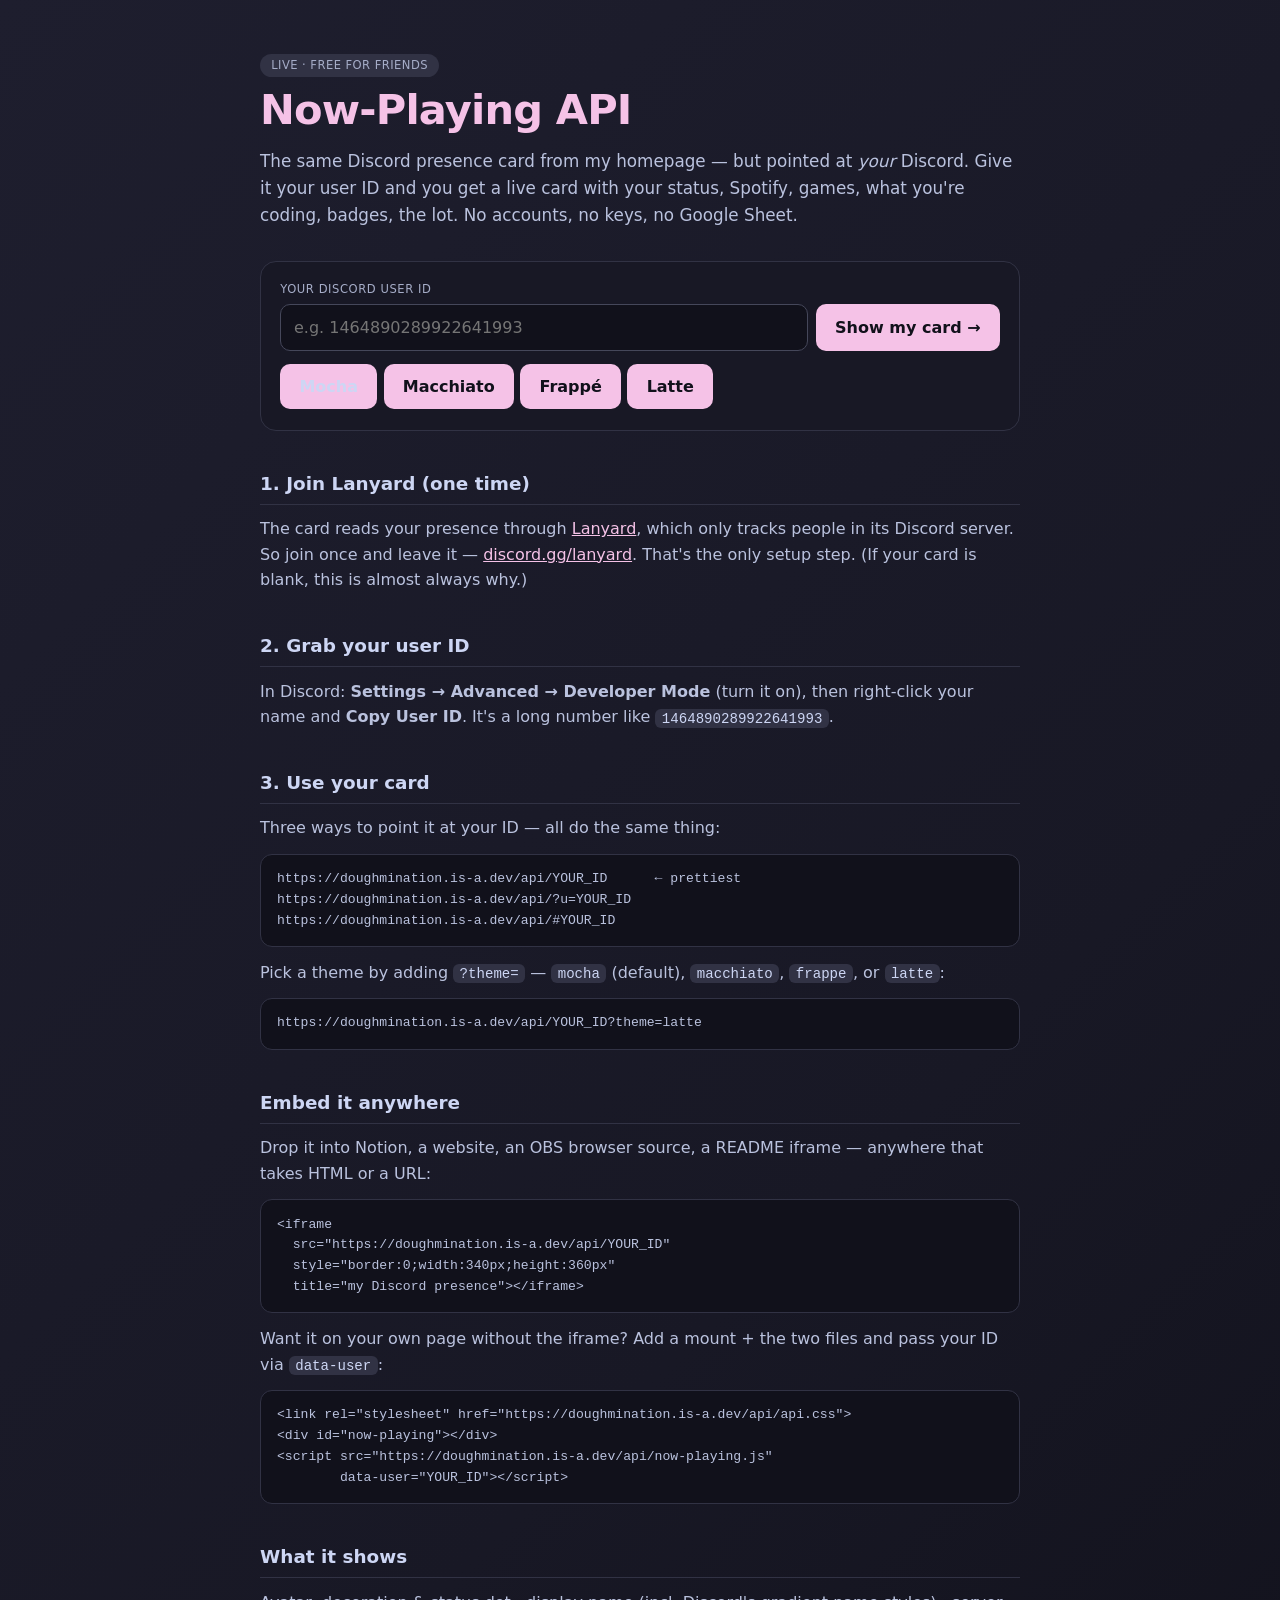
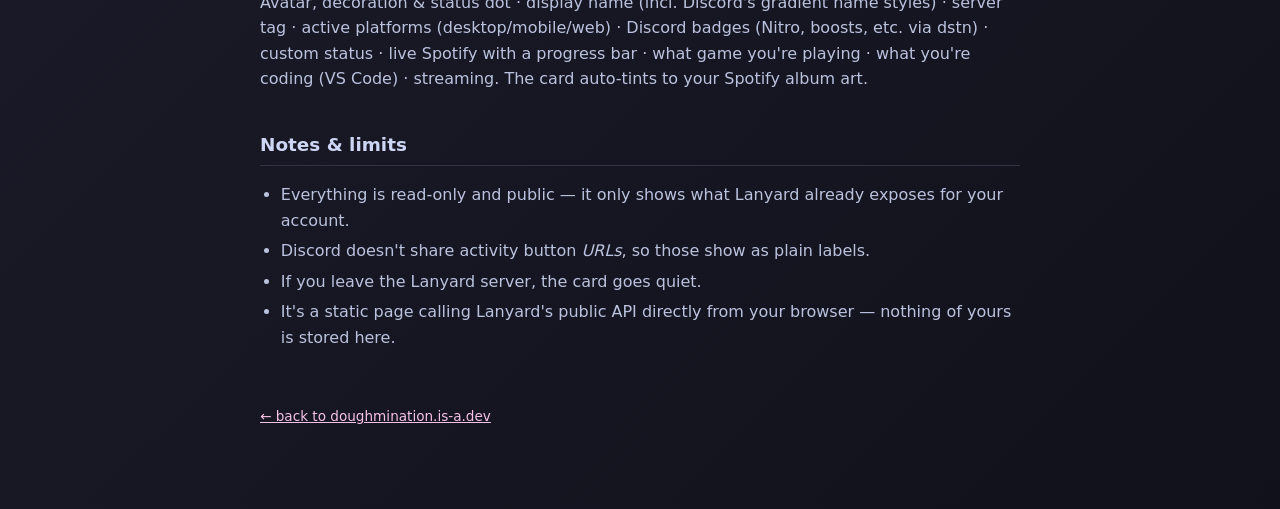
==== api/index.html @ 6eadb90e "Add friends api" ====
<!DOCTYPE html>
<html lang="en">

<head>
  <meta charset="UTF-8">
  <meta name="viewport" content="width=device-width, initial-scale=1.0">
  <title>Now-Playing API · doughmination</title>

  <!-- pick the Catppuccin flavor before paint (?theme=, default mocha) -->
  <script>
    (function () {
      var p = new URLSearchParams(location.search);
      var t = p.get('theme');
      var ok = ['mocha', 'macchiato', 'frappe', 'latte'];
      document.documentElement.setAttribute('data-theme', ok.indexOf(t) >= 0 ? t : 'mocha');
      // card mode if a user id was passed, else docs mode
      var id = p.get('u') || p.get('id') || p.get('user') ||
        (/^#\d{5,25}$/.test(location.hash) ? location.hash.slice(1) : '');
      document.documentElement.setAttribute('data-mode', /^\d{5,25}$/.test(id) ? 'card' : 'docs');
    })();
  </script>

  <link rel="icon" type="image/svg+xml" href="/assets/favicon/favicon.svg">
  <link rel="stylesheet" href="/css/fonts.css">
  <link rel="stylesheet" href="/api/api.css">

  <meta name="description" content="A tiny live Discord presence API — drop in a user ID and get a Now-Playing card. Powered by Lanyard.">
  <meta property="og:title" content="Now-Playing API · doughmination">
  <meta property="og:description" content="Drop in a Discord user ID, get a live Now-Playing card. Free for friends.">
  <meta property="og:type" content="website">
  <meta property="og:url" content="https://doughmination.is-a.dev/api">

  <style>
    /* ---- docs-page chrome (the card itself lives in api.css) ---- */
    html[data-mode="card"] .docs { display: none; }
    html[data-mode="docs"] .api-stage { display: none; }

    .docs {
      max-width: 760px;
      margin: 0 auto;
      padding: 3.2rem 1.25rem 5rem;
      line-height: 1.6;
    }
    .docs h1 {
      font-size: clamp(1.8rem, 5vw, 2.6rem);
      margin: 0 0 0.3rem;
      color: rgb(var(--accent-rgb));
      letter-spacing: -0.02em;
    }
    .docs .lede { color: var(--subtext-1); font-size: 1.05rem; margin: 0 0 2rem; }
    .docs h2 {
      font-size: 1.15rem;
      margin: 2.4rem 0 0.7rem;
      color: var(--text);
      border-bottom: 1px solid var(--surface-0);
      padding-bottom: 0.35rem;
    }
    .docs p { color: var(--subtext-1); margin: 0.6rem 0; }
    .docs a { color: rgb(var(--accent-rgb)); }
    .docs ol, .docs ul { color: var(--subtext-1); padding-left: 1.3rem; }
    .docs li { margin: 0.3rem 0; }
    .docs code {
      font-family: 'Comic Code', ui-monospace, monospace;
      background: var(--surface-0);
      color: var(--text);
      padding: 0.1rem 0.4rem;
      border-radius: 6px;
      font-size: 0.88em;
    }
    .docs pre {
      background: var(--crust);
      border: 1px solid var(--surface-0);
      border-radius: 12px;
      padding: 0.9rem 1rem;
      overflow-x: auto;
      margin: 0.8rem 0;
    }
    .docs pre code { background: none; padding: 0; font-size: 0.82rem; color: var(--subtext-1); line-height: 1.5; }
    .badge-pill {
      display: inline-block;
      background: var(--surface-0);
      color: var(--subtext-0);
      border-radius: 999px;
      padding: 0.15rem 0.7rem;
      font-size: 0.72rem;
      letter-spacing: 0.04em;
      text-transform: uppercase;
    }

    /* ---- the interactive try-it box ---- */
    .tryit {
      background: var(--mantle);
      border: 1px solid var(--surface-0);
      border-radius: 16px;
      padding: 1.1rem 1.2rem 1.3rem;
      margin: 1rem 0 0.6rem;
    }
    .tryit label { display: block; font-size: 0.72rem; text-transform: uppercase; letter-spacing: 0.05em; color: var(--subtext-0); margin-bottom: 0.4rem; }
    .tryit-row { display: flex; gap: 0.5rem; flex-wrap: wrap; }
    .tryit input {
      flex: 1; min-width: 200px;
      background: var(--crust);
      border: 1px solid var(--surface-1);
      border-radius: 10px;
      padding: 0.6rem 0.8rem;
      color: var(--text);
      font: inherit;
      outline: none;
    }
    .tryit input:focus { border-color: rgb(var(--accent-rgb)); }
    .tryit button {
      background: rgb(var(--accent-rgb));
      color: var(--crust);
      border: none;
      border-radius: 10px;
      padding: 0.6rem 1.2rem;
      font: inherit;
      font-weight: 700;
      cursor: pointer;
      transition: transform 0.12s ease, filter 0.12s ease;
    }
    .tryit button:hover { transform: translateY(-1px); filter: brightness(1.08); }
    .tryit .themes { display: flex; gap: 0.4rem; flex-wrap: wrap; margin-top: 0.8rem; }
    .swatch {
      border: 2px solid transparent;
      border-radius: 8px;
      padding: 0.25rem 0.6rem;
      font-size: 0.72rem;
      cursor: pointer;
      background: var(--surface-0);
      color: var(--subtext-1);
    }
    .swatch[aria-pressed="true"] { border-color: rgb(var(--accent-rgb)); color: var(--text); }
    .share { margin-top: 0.9rem; font-size: 0.82rem; color: var(--subtext-0); word-break: break-all; }
    .share code { user-select: all; }

    .home-link { display: inline-block; margin-top: 2.5rem; font-size: 0.85rem; }

    /* card-mode "back to docs" affordance */
    .api-stage .back {
      position: fixed; top: 1rem; left: 1rem;
      font-size: 0.8rem; color: var(--subtext-0); text-decoration: none;
      background: var(--surface-0); padding: 0.3rem 0.7rem; border-radius: 999px;
    }
    .api-empty { display: none; }
    html[data-mode="card"] .api-empty.show { display: block; }
  </style>
</head>

<body class="api-body">

  <!-- ========================= CARD MODE (?u=ID) ========================= -->
  <div class="api-stage">
    <a class="back" href="/api">← API docs</a>
    <div id="now-playing"></div>
    <p class="api-empty">
      No presence yet. If this stays empty, the user probably hasn't joined
      <a href="https://discord.gg/lanyard" target="_blank" rel="noopener">discord.gg/lanyard</a>
      yet — that's what lets the card track them.
    </p>
  </div>

  <!-- ========================= DOCS MODE ========================= -->
  <main class="docs">
    <span class="badge-pill">live · free for friends</span>
    <h1>Now-Playing API</h1>
    <p class="lede">
      The same Discord presence card from my homepage — but pointed at <em>your</em>
      Discord. Give it your user ID and you get a live card with your status, Spotify,
      games, what you're coding, badges, the lot. No accounts, no keys, no Google Sheet.
    </p>

    <div class="tryit">
      <label for="uid">Your Discord user ID</label>
      <div class="tryit-row">
        <input id="uid" inputmode="numeric" placeholder="e.g. 1464890289922641993" autocomplete="off">
        <button id="go" type="button">Show my card →</button>
      </div>
      <div class="themes" id="themes" role="group" aria-label="theme">
        <button class="swatch" data-t="mocha" aria-pressed="true">Mocha</button>
        <button class="swatch" data-t="macchiato" aria-pressed="false">Macchiato</button>
        <button class="swatch" data-t="frappe" aria-pressed="false">Frappé</button>
        <button class="swatch" data-t="latte" aria-pressed="false">Latte</button>
      </div>
      <div class="share" id="share" hidden>Share link: <code id="shareurl"></code></div>
    </div>

    <h2>1. Join Lanyard (one time)</h2>
    <p>
      The card reads your presence through <a href="https://github.com/Phineas/lanyard" target="_blank" rel="noopener">Lanyard</a>,
      which only tracks people in its Discord server. So join once and leave it —
      <a href="https://discord.gg/lanyard" target="_blank" rel="noopener">discord.gg/lanyard</a>.
      That's the only setup step. (If your card is blank, this is almost always why.)
    </p>

    <h2>2. Grab your user ID</h2>
    <p>
      In Discord: <strong>Settings → Advanced → Developer Mode</strong> (turn it on),
      then right-click your name and <strong>Copy User ID</strong>. It's a long number
      like <code>1464890289922641993</code>.
    </p>

    <h2>3. Use your card</h2>
    <p>Three ways to point it at your ID — all do the same thing:</p>
    <pre><code>https://doughmination.is-a.dev/api/YOUR_ID      ← prettiest
https://doughmination.is-a.dev/api/?u=YOUR_ID
https://doughmination.is-a.dev/api/#YOUR_ID</code></pre>
    <p>Pick a theme by adding <code>?theme=</code> — <code>mocha</code> (default),
      <code>macchiato</code>, <code>frappe</code>, or <code>latte</code>:</p>
    <pre><code>https://doughmination.is-a.dev/api/YOUR_ID?theme=latte</code></pre>

    <h2>Embed it anywhere</h2>
    <p>Drop it into Notion, a website, an OBS browser source, a README iframe — anywhere that takes HTML or a URL:</p>
    <pre><code>&lt;iframe
  src="https://doughmination.is-a.dev/api/YOUR_ID"
  style="border:0;width:340px;height:360px"
  title="my Discord presence"&gt;&lt;/iframe&gt;</code></pre>
    <p>
      Want it on your own page without the iframe? Add a mount + the two files and
      pass your ID via <code>data-user</code>:
    </p>
    <pre><code>&lt;link rel="stylesheet" href="https://doughmination.is-a.dev/api/api.css"&gt;
&lt;div id="now-playing"&gt;&lt;/div&gt;
&lt;script src="https://doughmination.is-a.dev/api/now-playing.js"
        data-user="YOUR_ID"&gt;&lt;/script&gt;</code></pre>

    <h2>What it shows</h2>
    <p>
      Avatar, decoration &amp; status dot · display name (incl. Discord's gradient name styles) ·
      server tag · active platforms (desktop/mobile/web) · Discord badges (Nitro, boosts, etc.
      via dstn) · custom status · live Spotify with a progress bar · what game you're playing ·
      what you're coding (VS Code) · streaming. The card auto-tints to your Spotify album art.
    </p>

    <h2>Notes &amp; limits</h2>
    <ul>
      <li>Everything is read-only and public — it only shows what Lanyard already exposes for your account.</li>
      <li>Discord doesn't share activity button <em>URLs</em>, so those show as plain labels.</li>
      <li>If you leave the Lanyard server, the card goes quiet.</li>
      <li>It's a static page calling Lanyard's public API directly from your browser — nothing of yours is stored here.</li>
    </ul>

    <a class="home-link" href="/">← back to doughmination.is-a.dev</a>
  </main>

  <script src="/api/now-playing.js"></script>
  <script>
    (function () {
      var input = document.getElementById('uid');
      var go = document.getElementById('go');
      var themes = document.getElementById('themes');
      var share = document.getElementById('share');
      var shareurl = document.getElementById('shareurl');
      var theme = document.documentElement.getAttribute('data-theme') || 'mocha';

      function clean(v) { return (v || '').replace(/\D/g, ''); }
      function update() {
        var id = clean(input.value);
        if (id.length >= 5) {
          var url = location.origin + '/api/' + id + (theme !== 'mocha' ? '?theme=' + theme : '');
          shareurl.textContent = url;
          share.hidden = false;
        } else {
          share.hidden = true;
        }
      }
      function submit() {
        var id = clean(input.value);
        if (id.length < 5) { input.focus(); return; }
        location.href = '/api/?u=' + id + (theme !== 'mocha' ? '&theme=' + theme : '');
      }

      go.addEventListener('click', submit);
      input.addEventListener('input', update);
      input.addEventListener('keydown', function (e) { if (e.key === 'Enter') submit(); });

      themes.addEventListener('click', function (e) {
        var b = e.target.closest('.swatch'); if (!b) return;
        theme = b.dataset.t;
        document.documentElement.setAttribute('data-theme', theme);
        Array.prototype.forEach.call(themes.children, function (c) {
          c.setAttribute('aria-pressed', c === b ? 'true' : 'false');
        });
        update();
      });

      // sync swatch highlight to the active theme on load
      Array.prototype.forEach.call(themes.children, function (c) {
        c.setAttribute('aria-pressed', c.dataset.t === theme ? 'true' : 'false');
      });

      // card mode: reveal the "not tracked" hint if nothing renders in time
      if (document.documentElement.getAttribute('data-mode') === 'card') {
        setTimeout(function () {
          var card = document.querySelector('.presence-card');
          if (!card || card.hidden) {
            var hint = document.querySelector('.api-empty');
            if (hint) hint.classList.add('show');
          }
        }, 6000);
      }
    })();
  </script>
</body>

</html>
---- css/fonts.css ----
/* Comic Code Import*/
@font-face {
  font-family: 'Comic Code';
  src: url('https://fonts.doughmination.co.uk/ComicCode-Regular_2022-05-24-151938_hsmz.woff2') format('woff2'),
    url('https://fonts.doughmination.co.uk/ComicCode-Regular_2022-05-24-151938_hsmz.woff') format('woff');
  font-weight: 400;
  font-style: normal;
}

@font-face {
  font-family: 'Comic Code';
  src: url('https://fonts.doughmination.co.uk/ComicCode-Italic_2022-05-24-151939_rdtu.woff2') format('woff2'),
    url('https://fonts.doughmination.co.uk/ComicCode-Italic_2022-05-24-151939_rdtu.woff') format('woff');
  font-weight: 400;
  font-style: italic;
}

@font-face {
  font-family: 'Comic Code';
  src: url('https://fonts.doughmination.co.uk/ComicCode-Medium_2022-05-24-151941_ugqm.woff2') format('woff2'),
    url('https://fonts.doughmination.co.uk/ComicCode-Medium_2022-05-24-151941_ugqm.woff') format('woff');
  font-weight: 500;
  font-style: normal;
}

@font-face {
  font-family: 'Comic Code';
  src: url('https://fonts.doughmination.co.uk/ComicCode-Bold_2022-05-24-152309_zqkm.woff2') format('woff2'),
    url('https://fonts.doughmination.co.uk/ComicCode-Bold_2022-05-24-152309_zqkm.woff') format('woff');
  font-weight: 700;
  font-style: normal;
}
---- api/api.css ----
/* =====================================================================
 * api.css — standalone styles for the Now-Playing presence API.
 *
 * Two jobs:
 *   1. Catppuccin theme variables (4 flavors, picked via ?theme= → the
 *      <html data-theme="..."> attribute). On the main site the card is
 *      themed by the site's own data-flavor vars instead, so these
 *      data-theme blocks never collide with the homepage.
 *   2. The presence-card component itself (.presence-card / .pc-*), lifted
 *      out of main.css so the card is fully self-contained here.
 *
 * Anyone can drop /api/now-playing.js + this file onto a page with a
 * <div id="now-playing"></div> and get a live Discord presence card.
 * ===================================================================== */


/* =====================================================================
 * 1. THEMES — Catppuccin (https://github.com/catppuccin/catppuccin)
 *    Only applied when <html data-theme="..."> is set (the API pages do
 *    this from the ?theme= param, defaulting to mocha).
 * ===================================================================== */
html[data-theme="mocha"] {
  color-scheme: dark;
  --rosewater: #f5e0dc; --flamingo: #f2cdcd; --pink: #f5c2e7;
  --accent-rgb: 245, 194, 231;
  --mauve: #cba6f7; --red: #f38ba8; --maroon: #eba0ac; --peach: #fab387;
  --yellow: #f9e2af; --green: #a6e3a1; --teal: #94e2d5; --sky: #89dceb;
  --saphire: #74c7ec; --blue: #89b4fa; --lavender: #b4befe;
  --text: #cdd6f4; --subtext-0: #a6adc8; --subtext-1: #bac2de;
  --overlay-0: #6c7086; --overlay-1: #7f849c; --overlay-2: #9399b2;
  --surface-0: #313244; --surface-1: #45475a; --surface-2: #585b70;
  --base: #1e1e2e; --mantle: #181825; --crust: #11111b;
}

html[data-theme="macchiato"] {
  color-scheme: dark;
  --rosewater: #f4dbd6; --flamingo: #f0c6c6; --pink: #f5bde6;
  --accent-rgb: 245, 189, 230;
  --mauve: #c6a0f6; --red: #ed8796; --maroon: #ee99a0; --peach: #f5a97f;
  --yellow: #eed49f; --green: #a6da95; --teal: #8bd5ca; --sky: #91d7e3;
  --saphire: #7dc4e4; --blue: #8aadf4; --lavender: #b7bdf8;
  --text: #cad3f5; --subtext-0: #a5adcb; --subtext-1: #b8c0e0;
  --overlay-0: #6e738d; --overlay-1: #8087a2; --overlay-2: #939ab7;
  --surface-0: #363a4f; --surface-1: #494d64; --surface-2: #5b6078;
  --base: #24273a; --mantle: #1e2030; --crust: #181926;
}

html[data-theme="frappe"] {
  color-scheme: dark;
  --rosewater: #f2d5cf; --flamingo: #eebebe; --pink: #f4b8e4;
  --accent-rgb: 244, 184, 228;
  --mauve: #ca9ee6; --red: #e78284; --maroon: #ea999c; --peach: #ef9f76;
  --yellow: #e5c890; --green: #a6d189; --teal: #81c8be; --sky: #99d1db;
  --saphire: #85c1dc; --blue: #8caaee; --lavender: #babbf1;
  --text: #c6d0f5; --subtext-0: #a5adce; --subtext-1: #b5bfe2;
  --overlay-0: #737994; --overlay-1: #838ba7; --overlay-2: #949cbb;
  --surface-0: #414559; --surface-1: #51576d; --surface-2: #626880;
  --base: #303446; --mantle: #292c3c; --crust: #232634;
}

html[data-theme="latte"] {
  color-scheme: light;
  --rosewater: #dc8a78; --flamingo: #dd7878; --pink: #ea76cb;
  --accent-rgb: 234, 118, 203;
  --mauve: #8839ef; --red: #d20f39; --maroon: #e64553; --peach: #fe640b;
  --yellow: #df8e1d; --green: #40a02b; --teal: #179299; --sky: #04a5e5;
  --saphire: #209fb5; --blue: #1e66f5; --lavender: #7287fd;
  --text: #4c4f69; --subtext-0: #6c6f85; --subtext-1: #5c5f77;
  --overlay-0: #9ca0b0; --overlay-1: #8c8fa1; --overlay-2: #7c7f93;
  --surface-0: #ccd0da; --surface-1: #bcc0cc; --surface-2: #acb0be;
  --base: #eff1f5; --mantle: #e6e9ef; --crust: #dce0e8;
}


/* =====================================================================
 * 2. STANDALONE PAGE STAGE
 *    Only the dedicated /api pages use .api-stage; it centers a single
 *    card on a Catppuccin gradient. The homepage never sets data-theme
 *    or .api-stage, so its fixed top-left card is untouched.
 * ===================================================================== */
html[data-theme] body.api-body {
  margin: 0;
  min-height: 100vh;
  font-family: 'Comic Code', ui-monospace, system-ui, sans-serif;
  color: var(--text);
  background: linear-gradient(135deg, var(--base) 0%, var(--mantle) 60%, var(--crust) 100%);
}

.api-stage {
  min-height: 100vh;
  display: flex;
  align-items: center;
  justify-content: center;
  padding: 1.5rem;
}

/* On the stage, the card sits in flow & centered instead of fixed. */
.api-stage .presence-card {
  position: static;
  margin: 0;
  max-width: 320px;
  width: 100%;
}

.api-empty {
  text-align: center;
  color: var(--subtext-0);
  font-size: 0.9rem;
  max-width: 420px;
  line-height: 1.5;
}
.api-empty a { color: rgb(var(--accent-rgb)); }


/* =====================================================================
 * 3. PRESENCE CARD  (unified Discord-style profile pill)
 *    Lifted verbatim from main.css §13 so the card is self-contained.
 * ===================================================================== */
.presence-card {
  --np-accent: 245, 194, 231;
  position: fixed;
  top: 1rem;
  left: 1rem;
  z-index: 6;
  width: max-content;
  max-width: 280px;
  background: var(--surface-0);
  border: 1px solid var(--surface-1);
  border-radius: 16px;
  box-shadow: 0 8px 26px -12px rgba(17, 17, 27, 0.7);
  overflow: hidden;
  transition: border-color 0.2s ease, box-shadow 0.2s ease;
}

.presence-card[hidden] { display: none; }

.presence-card.has-accent {
  border-color: rgba(var(--np-accent), 0.5);
  box-shadow: 0 8px 26px -12px rgba(var(--np-accent), 0.6);
}

/* ---- header (always visible) ---- */
.pc-head {
  display: flex;
  align-items: center;
  gap: 0.6rem;
  padding: 0.5rem 0.7rem;
}

.pc-avatar {
  position: relative;
  width: 40px;
  height: 40px;
  flex-shrink: 0;
}

.pc-av-img {
  width: 40px;
  height: 40px;
  border-radius: 50%;
  object-fit: cover;
  display: block;
}

/* avatar decoration / frame overlay (Discord cosmetic) */
.pc-av-deco {
  position: absolute;
  top: 50%;
  left: 50%;
  width: 54px;
  height: 54px;
  transform: translate(-50%, -50%);
  pointer-events: none;
}
.pc-av-deco[hidden] { display: none; }

.pc-status {
  position: absolute;
  right: -1px;
  bottom: -1px;
  width: 12px;
  height: 12px;
  border-radius: 50%;
  border: 2.5px solid var(--surface-0);
  background: var(--overlay-0);
}
.presence-card[data-status="online"]  .pc-status { background: var(--green); }
.presence-card[data-status="idle"]    .pc-status { background: var(--yellow); }
.presence-card[data-status="dnd"]     .pc-status { background: var(--red); }
.presence-card[data-status="offline"] .pc-status { background: var(--overlay-0); }

.pc-id {
  display: flex;
  flex-direction: column;
  gap: 0.05rem;
  min-width: 0;
}
.pc-name {
  font-size: 0.92rem;
  font-weight: 700;
  color: rgb(var(--accent-rgb));
  white-space: nowrap;
  overflow: hidden;
  text-overflow: ellipsis;
  transition: color 0.5s ease;
}
.pc-user {
  font-size: 0.7rem;
  color: var(--subtext-0);
  white-space: nowrap;
}
.pc-user:empty { display: none; }

/* ---- expandable sections ---- */
.pc-sections {
  display: flex;
  flex-direction: column;
  gap: 0.4rem;
  padding: 0 0.6rem 0.6rem;
  transition: opacity 0.2s ease;
}
.presence-card:not(.has-sections) .pc-sections { display: none; }

.pc-row {
  display: flex;
  align-items: center;
  gap: 0.55rem;
  padding: 0.4rem 0.5rem;
  border-radius: 10px;
  background: var(--mantle);
  border: 1px solid transparent;
  color: var(--text);
  text-decoration: none;
  transition: border-color 0.15s ease, transform 0.15s ease;
}
a.pc-row:hover,
.pc-row--stack:hover {
  border-color: rgba(var(--np-accent), 0.55);
  transform: translateX(2px);
}

.pc-row-text {
  display: flex;
  flex-direction: column;
  gap: 0.04rem;
  min-width: 0;
}
.pc-row-kind {
  font-size: 0.6rem;
  text-transform: uppercase;
  letter-spacing: 0.05em;
  color: var(--subtext-0);
}
.pc-row-title {
  font-size: 0.8rem;
  font-weight: 500;
  white-space: nowrap;
  overflow: hidden;
  text-overflow: ellipsis;
  max-width: 200px;
}
.pc-row-sub {
  font-size: 0.7rem;
  color: var(--subtext-0);
  white-space: nowrap;
  overflow: hidden;
  text-overflow: ellipsis;
  max-width: 200px;
}
.pc-row-title:empty, .pc-row-sub:empty { display: none; }

.pc-row-elapsed {
  font-size: 0.62rem;
  color: var(--subtext-0);
  margin-top: 0.1rem;
}
.pc-row-elapsed:empty { display: none; }

/* artwork / icons */
.pc-art,
.pc-row-ic-img {
  width: 38px;
  height: 38px;
  border-radius: 7px;
  object-fit: cover;
  flex-shrink: 0;
}
.pc-row-ic.pc-dot {
  width: 9px;
  height: 9px;
  border-radius: 50%;
  flex-shrink: 0;
  margin: 0 0.5rem;
  background: rgb(var(--accent-rgb));
}
.pc-dev .pc-row-ic.pc-dot   { background: var(--blue); border-radius: 2px; }
.pc-game .pc-row-ic.pc-dot  { background: var(--green); }
.pc-stream .pc-row-ic.pc-dot{ background: var(--mauve); }

/* custom status */
.pc-custom {
  background: transparent;
  border: none;
  padding: 0.1rem 0.5rem;
  gap: 0.4rem;
  align-items: flex-start;
}
.pc-emoji { width: 18px; height: 18px; flex-shrink: 0; margin-top: 0.05rem; }
.pc-custom-text {
  font-size: 0.74rem;
  color: var(--subtext-0);
  max-width: 230px;
  white-space: normal;
  overflow-wrap: anywhere;
  line-height: 1.35;
}

/* spotify progress */
.pc-spotify .pc-row-title { color: var(--green); }
.pc-progress {
  display: flex;
  flex-direction: column;
  gap: 0.15rem;
  margin-top: 0.25rem;
  width: 180px;
}
.pc-bar {
  height: 4px;
  border-radius: 999px;
  background: var(--surface-1);
  overflow: hidden;
}
.pc-fill {
  display: block;
  height: 100%;
  width: 0;
  border-radius: 999px;
  background: rgb(var(--np-accent));
}
.pc-times {
  display: flex;
  justify-content: space-between;
  font-size: 0.58rem;
  color: var(--subtext-0);
  font-variant-numeric: tabular-nums;
}

@media (max-width: 640px) {
  .presence-card { max-width: calc(100vw - 2rem); }
  .api-stage .presence-card { max-width: 100%; }
}

/* ---- extended Lanyard fields ---- */
.pc-name-row {
  display: flex;
  align-items: center;
  gap: 0.35rem;
  min-width: 0;
}
.pc-name-row .pc-name { min-width: 0; }

/* gradient display name (display_name_styles) */
.pc-name.is-gradient {
  -webkit-background-clip: text;
  background-clip: text;
  color: transparent;
  -webkit-text-fill-color: transparent;
}

/* server tag chip (primary_guild) */
.pc-tag {
  display: inline-flex;
  align-items: center;
  gap: 0.2rem;
  flex-shrink: 0;
  padding: 0.05rem 0.35rem;
  border-radius: 6px;
  background: var(--surface-2);
  font-size: 0.58rem;
  font-weight: 700;
  letter-spacing: 0.03em;
  color: var(--text);
}
.pc-tag[hidden] { display: none; }
.pc-tag-badge { width: 14px; height: 14px; display: block; }

/* username + active-platform indicators */
.pc-sub-row {
  display: flex;
  align-items: center;
  gap: 0.35rem;
}
.pc-platforms {
  display: inline-flex;
  align-items: center;
  gap: 0.2rem;
  color: var(--subtext-0);
}
.pc-plat { width: 12px; height: 12px; display: inline-flex; }
.pc-plat svg { width: 12px; height: 12px; display: block; }

/* KV meta line (location, etc.) */
.pc-meta {
  display: flex;
  align-items: center;
  gap: 0.25rem;
  margin-top: 0.1rem;
  font-size: 0.66rem;
  color: var(--subtext-0);
}
.pc-meta[hidden] { display: none; }
.pc-pin { font-size: 0.7rem; line-height: 1; }

/* stacked rows (activity rows that carry buttons) */
.pc-row--stack {
  flex-direction: column;
  align-items: stretch;
  gap: 0.4rem;
}
.pc-row-link {
  display: flex;
  align-items: center;
  gap: 0.55rem;
  min-width: 0;
  color: var(--text);
  text-decoration: none;
}

/* activity icon with small corner badge (assets.small_image) */
.pc-ic-wrap {
  position: relative;
  flex-shrink: 0;
  width: 38px;
  height: 38px;
}
.pc-ic-wrap .pc-row-ic-img { width: 38px; height: 38px; }
.pc-ic-badge {
  position: absolute;
  right: -3px;
  bottom: -3px;
  width: 16px;
  height: 16px;
  border-radius: 50%;
  border: 2px solid var(--mantle);
  object-fit: cover;
}

/* activity buttons (labels from presence) */
.pc-buttons {
  display: flex;
  flex-wrap: wrap;
  gap: 0.35rem;
}
.pc-btn {
  font-size: 0.66rem;
  padding: 0.22rem 0.55rem;
  border-radius: 6px;
  background: var(--surface-1);
  color: var(--text);
  text-decoration: none;
  border: 1px solid transparent;
  transition: border-color 0.15s ease, background 0.15s ease;
}
.pc-btn:hover {
  border-color: rgb(var(--np-accent));
  background: var(--surface-2);
}

/* profile badges */
.pc-badges {
  display: inline-flex;
  align-items: center;
  gap: 0.2rem;
  flex-wrap: wrap;
  margin-top: 0.15rem;
}
.pc-badges:empty { display: none; }
.pc-badge { width: 16px; height: 16px; display: block; }
.pc-badge-link { display: inline-flex; line-height: 0; }

/* wishlist star + panel */
.pc-star {
  margin-left: auto;
  align-self: flex-start;
  background: none;
  border: none;
  cursor: pointer;
  font-size: 0.95rem;
  line-height: 1;
  color: var(--subtext-0);
  padding: 0.1rem 0.15rem;
  transition: color 0.15s ease, transform 0.15s ease;
}
.pc-star:hover { color: rgb(var(--accent-rgb)); transform: scale(1.12); }
.pc-star.on { color: var(--yellow); }

.pc-wishlist { display: none; }
.presence-card.show-wishlist .pc-wishlist {
  display: block;
  border-top: 1px solid var(--surface-1);
  margin: 0 0.6rem;
  padding: 0.6rem 0 0.7rem;
}
.pc-wishlist-title {
  font-size: 0.62rem;
  text-transform: uppercase;
  letter-spacing: 0.05em;
  color: var(--subtext-0);
  margin-bottom: 0.45rem;
}
.pc-wl-item {
  display: flex;
  align-items: center;
  gap: 0.45rem;
  padding: 0.25rem 0.4rem;
  border-radius: 8px;
  text-decoration: none;
  color: var(--text);
}
a.pc-wl-item:hover { background: var(--mantle); }
.pc-wl-ic { width: 22px; height: 22px; border-radius: 5px; object-fit: cover; }
.pc-wl-name { font-size: 0.8rem; }
.pc-wl-empty { font-size: 0.78rem; color: var(--subtext-0); margin: 0; }

/* Discord profile gradient (Catppuccin is the fallback) */
.presence-card.has-profile-grad {
  background: linear-gradient(180deg, rgb(var(--pc-grad-1-rgb)) 0%, rgb(var(--pc-grad-2-rgb)) 100%);
}
.presence-card.has-profile-grad:not(.has-accent) {
  border-color: rgba(var(--pc-grad-1-rgb), 0.6);
}
.presence-card.has-profile-grad .pc-row { background: rgba(17, 17, 27, 0.55); }
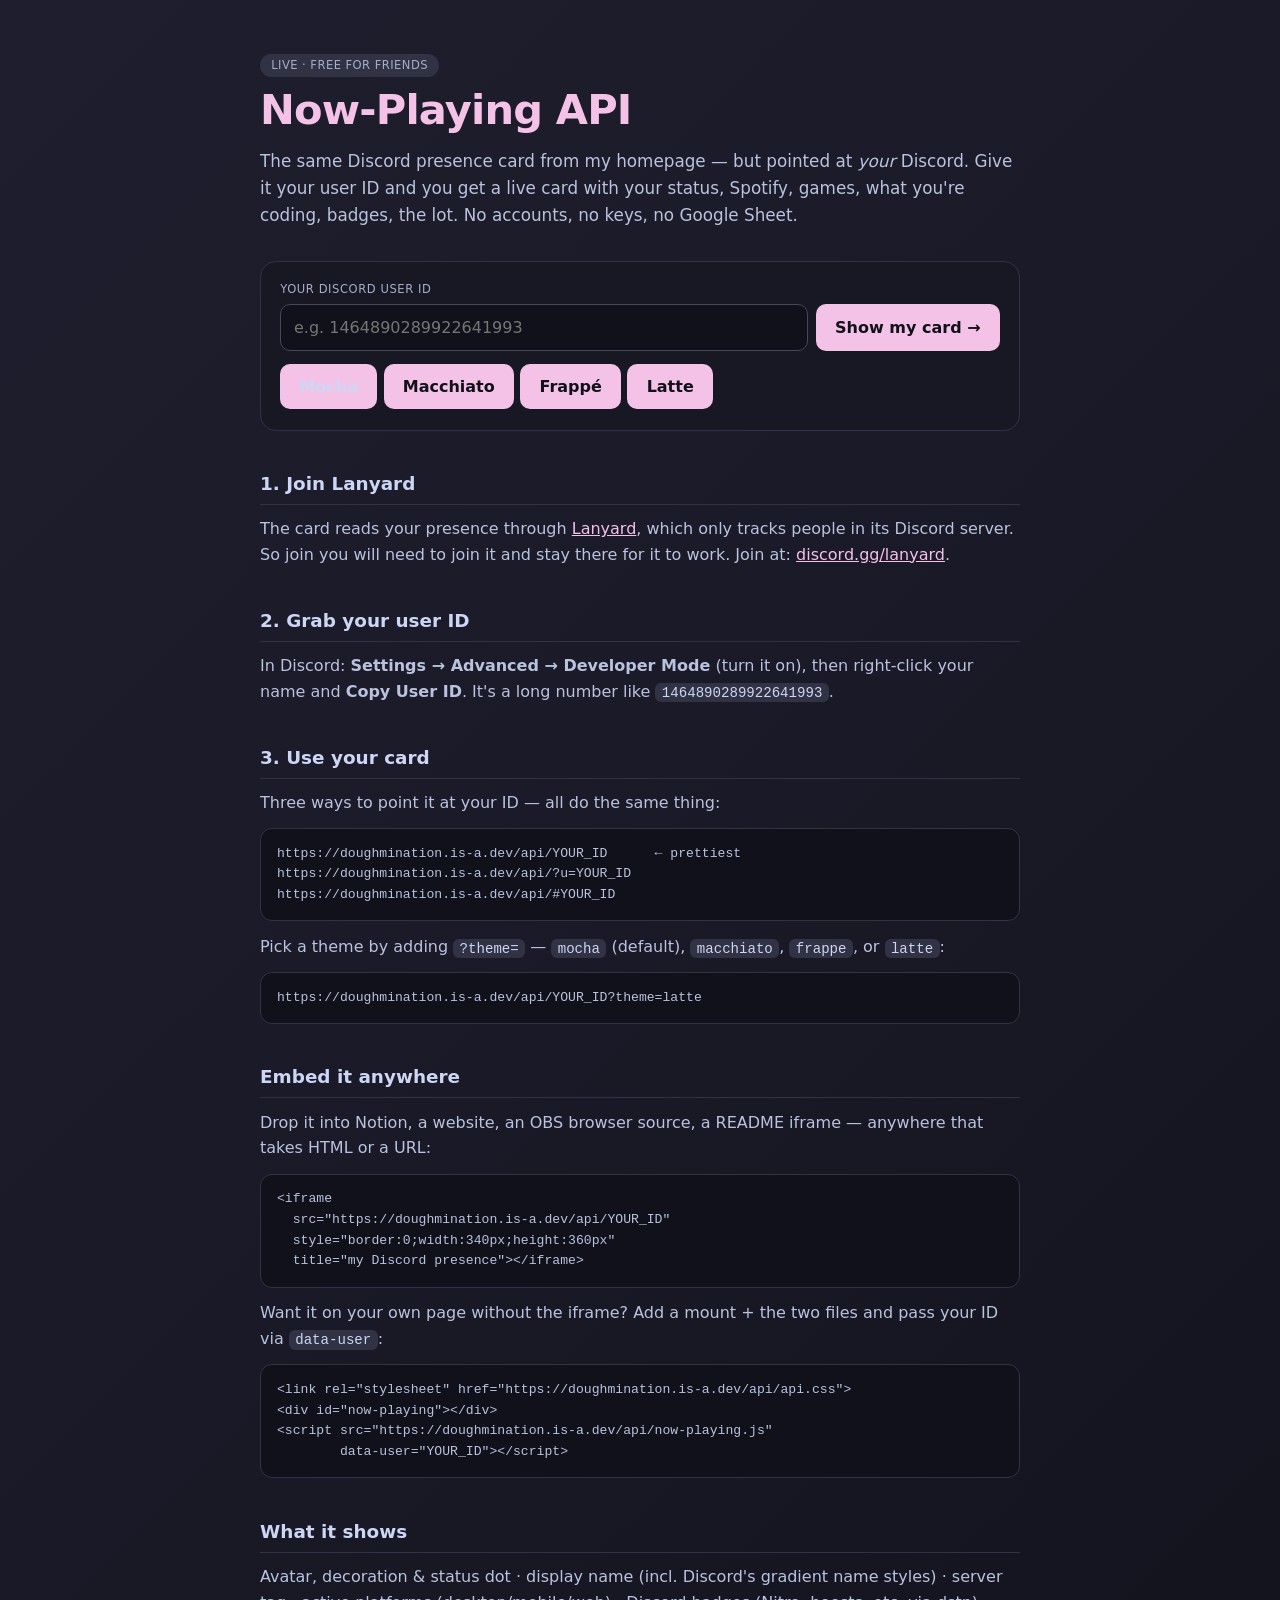
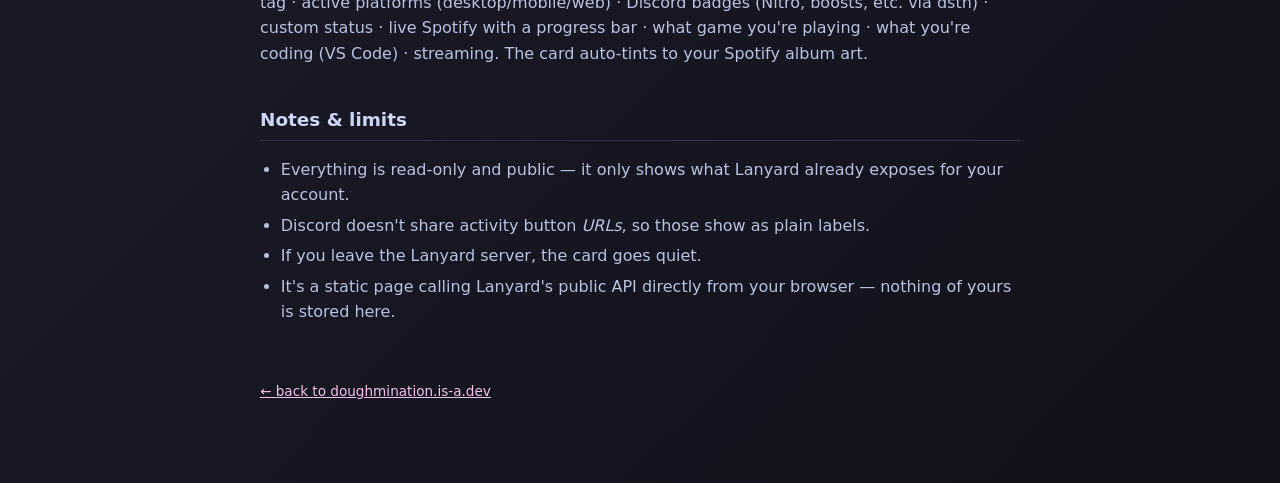
==== commit 3fc404af: "minor fixes" ====
--- a/api/index.html
+++ b/api/index.html
@@ -185,12 +185,12 @@
       <div class="share" id="share" hidden>Share link: <code id="shareurl"></code></div>
     </div>
 
-    <h2>1. Join Lanyard (one time)</h2>
+    <h2>1. Join Lanyard</h2>
     <p>
       The card reads your presence through <a href="https://github.com/Phineas/lanyard" target="_blank" rel="noopener">Lanyard</a>,
-      which only tracks people in its Discord server. So join once and leave it —
+      which only tracks people in its Discord server. So join you will need to join it and stay there for
+      it to work. Join at:
       <a href="https://discord.gg/lanyard" target="_blank" rel="noopener">discord.gg/lanyard</a>.
-      That's the only setup step. (If your card is blank, this is almost always why.)
     </p>
 
     <h2>2. Grab your user ID</h2>
